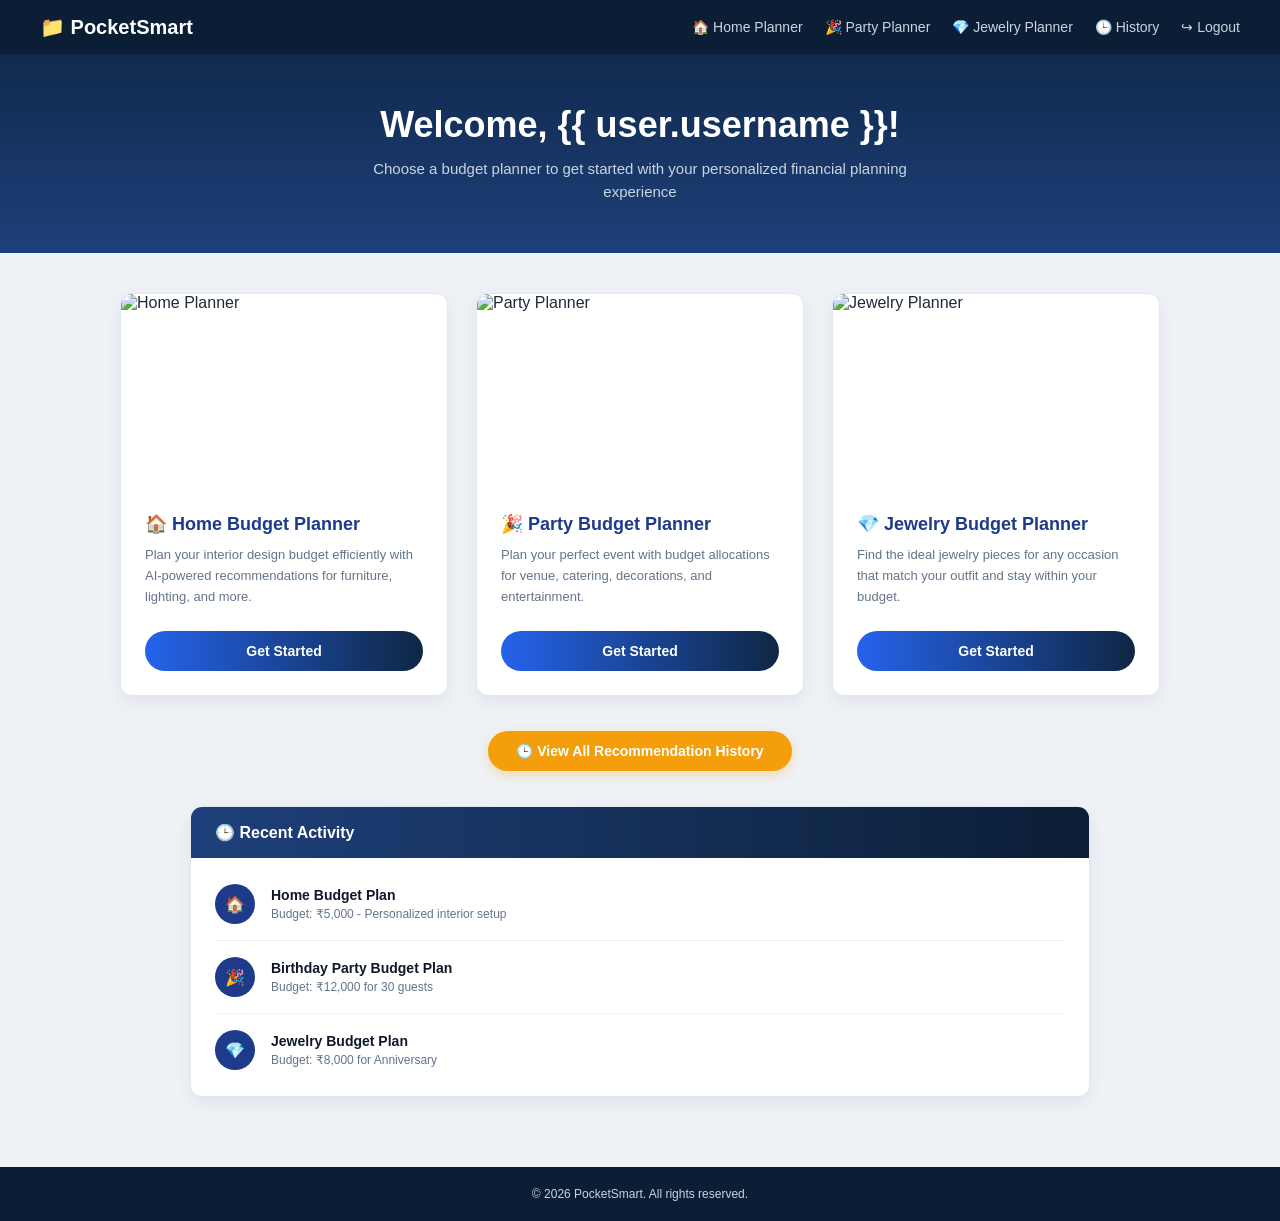
==== templates/dashboard.html @ 07633a68 "Initial commit for PocketSmart AI" ====
<!DOCTYPE html>
<html lang="en">
<head>
  <meta charset="UTF-8">
  <meta name="viewport" content="width=device-width, initial-scale=1.0">
  <title>Dashboard - PocketSmart</title>
  <style>
    * {
      box-sizing: border-box;
      margin: 0;
      padding: 0;
      font-family: -apple-system, BlinkMacSystemFont, "Segoe UI", Roboto, Helvetica, Arial, sans-serif;
    }

    body {
      background-color: #eef2f6;
      color: #1e293b;
      display: flex;
      flex-direction: column;
      min-height: 100vh;
    }

    .navbar {
      background: #0b1e36;
      padding: 15px 40px;
      display: flex;
      justify-content: space-between;
      align-items: center;
    }

    .navbar-brand {
      font-size: 20px;
      font-weight: 700;
      color: #ffffff;
      text-decoration: none;
      display: flex;
      align-items: center;
      gap: 8px;
    }

    .navbar-nav {
      display: flex;
      gap: 22px;
      align-items: center;
    }

    .navbar-nav a, .logout-btn {
      color: #cbd5e1;
      text-decoration: none;
      font-size: 14px;
      font-weight: 500;
      background: none;
      border: none;
      cursor: pointer;
      display: inline-flex;
      align-items: center;
      gap: 6px;
      transition: color 0.2s;
    }

    .navbar-nav a:hover, .logout-btn:hover {
      color: #ffffff;
    }

    .hero-banner {
      background: linear-gradient(180deg, #102a4e 0%, #1e407a 100%);
      color: #ffffff;
      text-align: center;
      padding: 50px 20px;
    }

    .hero-banner h1 {
      font-size: 36px;
      font-weight: 800;
      margin-bottom: 12px;
    }

    .hero-banner p {
      font-size: 15px;
      color: #cbd5e1;
      max-width: 600px;
      margin: 0 auto;
      line-height: 1.5;
    }

    .container {
      max-width: 1080px;
      margin: 40px auto;
      padding: 0 20px;
      flex: 1;
      width: 100%;
    }

    .planner-grid {
      display: grid;
      grid-template-columns: repeat(3, 1fr);
      gap: 28px;
    }

    .planner-card {
      background: #ffffff;
      border-radius: 12px;
      overflow: hidden;
      box-shadow: 0 6px 18px rgba(0, 0, 0, 0.06);
      display: flex;
      flex-direction: column;
      border: 1px solid #e2e8f0;
    }

    .planner-card img {
      width: 100%;
      height: 195px;
      object-fit: cover;
    }

    .planner-card-body {
      padding: 24px;
      flex: 1;
      display: flex;
      flex-direction: column;
      justify-content: space-between;
    }

    .planner-card h3 {
      font-size: 18px;
      font-weight: 700;
      color: #1e3a8a;
      margin-bottom: 10px;
      display: flex;
      align-items: center;
      gap: 8px;
    }

    .planner-card p {
      font-size: 13px;
      color: #64748b;
      line-height: 1.6;
      margin-bottom: 24px;
    }

    .btn-card {
      background: linear-gradient(90deg, #2563eb 0%, #0f2744 100%);
      color: #ffffff;
      text-align: center;
      padding: 12px;
      border-radius: 25px;
      text-decoration: none;
      font-weight: 600;
      font-size: 14px;
      display: block;
      transition: opacity 0.2s;
    }

    .btn-card:hover {
      opacity: 0.92;
    }

    .history-btn-wrap {
      text-align: center;
      margin: 35px 0;
    }

    .btn-orange-pill {
      background: #f59e0b;
      color: #ffffff;
      padding: 12px 28px;
      border-radius: 25px;
      text-decoration: none;
      font-weight: 600;
      font-size: 14px;
      display: inline-flex;
      align-items: center;
      gap: 8px;
      box-shadow: 0 4px 12px rgba(245, 158, 11, 0.3);
      transition: background 0.2s;
    }

    .btn-orange-pill:hover {
      background: #d97706;
    }

    .recent-box {
      background: #ffffff;
      border-radius: 12px;
      overflow: hidden;
      box-shadow: 0 6px 18px rgba(0, 0, 0, 0.06);
      border: 1px solid #e2e8f0;
      max-width: 900px;
      margin: 0 auto 30px;
    }

    .recent-header {
      background: linear-gradient(90deg, #1e407a 0%, #0b1e36 100%);
      color: #ffffff;
      padding: 16px 24px;
      font-size: 16px;
      font-weight: 700;
      display: flex;
      align-items: center;
      gap: 10px;
    }

    .recent-list {
      padding: 10px 24px;
    }

    .recent-item {
      display: flex;
      align-items: center;
      gap: 16px;
      padding: 16px 0;
      border-bottom: 1px solid #f1f5f9;
    }

    .recent-item:last-child {
      border-bottom: none;
    }

    .recent-icon {
      width: 40px;
      height: 40px;
      border-radius: 50%;
      background: #1e3a8a;
      color: #ffffff;
      display: flex;
      align-items: center;
      justify-content: center;
      font-size: 16px;
      flex-shrink: 0;
    }

    .recent-info h4 {
      font-size: 14px;
      font-weight: 700;
      color: #0f172a;
      margin-bottom: 4px;
    }

    .recent-info p {
      font-size: 12px;
      color: #64748b;
    }

    footer {
      background: #0b1e36;
      color: #cbd5e1;
      text-align: center;
      padding: 20px;
      font-size: 12px;
      margin-top: auto;
    }
  </style>
</head>
<body>

  <header class="navbar">
    <a href="/dashboard" class="navbar-brand">📁 PocketSmart</a>
    <div class="navbar-nav">
      <a href="/home-planner">🏠 Home Planner</a>
      <a href="/party-planner">🎉 Party Planner</a>
      <a href="/jewelry-planner">💎 Jewelry Planner</a>
      <a href="/history">🕒 History</a>
      <form action="/logout" method="post" style="display:inline;">
        <button type="submit" class="logout-btn">↪ Logout</button>
      </form>
    </div>
  </header>

  <section class="hero-banner">
    <h1>Welcome, {{ user.username }}!</h1>
    <p>Choose a budget planner to get started with your personalized financial planning experience</p>
  </section>

  <main class="container">
    <div class="planner-grid">
      <div class="planner-card">
        <img src="https://images.unsplash.com/photo-1618221195710-dd6b41faaea6?w=600" alt="Home Planner">
        <div class="planner-card-body">
          <div>
            <h3>🏠 Home Budget Planner</h3>
            <p>Plan your interior design budget efficiently with AI-powered recommendations for furniture, lighting, and more.</p>
          </div>
          <a href="/home-planner" class="btn-card">Get Started</a>
        </div>
      </div>

      <div class="planner-card">
        <img src="https://images.unsplash.com/photo-1513151233558-d860c5398176?w=600" alt="Party Planner">
        <div class="planner-card-body">
          <div>
            <h3>🎉 Party Budget Planner</h3>
            <p>Plan your perfect event with budget allocations for venue, catering, decorations, and entertainment.</p>
          </div>
          <a href="/party-planner" class="btn-card">Get Started</a>
        </div>
      </div>

      <div class="planner-card">
        <img src="https://images.unsplash.com/photo-1599643478518-a784e5dc4c8f?w=600" alt="Jewelry Planner">
        <div class="planner-card-body">
          <div>
            <h3>💎 Jewelry Budget Planner</h3>
            <p>Find the ideal jewelry pieces for any occasion that match your outfit and stay within your budget.</p>
          </div>
          <a href="/jewelry-planner" class="btn-card">Get Started</a>
        </div>
      </div>
    </div>

    <div class="history-btn-wrap">
      <a href="/history" class="btn-orange-pill">🕒 View All Recommendation History</a>
    </div>

    <div class="recent-box">
      <div class="recent-header">
        <span>🕒 Recent Activity</span>
      </div>
      <div class="recent-list" id="recent-activity-list">
        <div class="recent-item">
          <div class="recent-icon">🏠</div>
          <div class="recent-info">
            <h4>Home Budget Plan</h4>
            <p>Budget: ₹5,000 - Personalized interior setup</p>
          </div>
        </div>
        <div class="recent-item">
          <div class="recent-icon">🎉</div>
          <div class="recent-info">
            <h4>Birthday Party Budget Plan</h4>
            <p>Budget: ₹12,000 for 30 guests</p>
          </div>
        </div>
        <div class="recent-item">
          <div class="recent-icon">💎</div>
          <div class="recent-info">
            <h4>Jewelry Budget Plan</h4>
            <p>Budget: ₹8,000 for Anniversary</p>
          </div>
        </div>
      </div>
    </div>
  </main>

  <footer>
    &copy; 2026 PocketSmart. All rights reserved.
  </footer>

  <script>
    async function loadRecentActivity() {
      try {
        const res = await fetch('/recommendation-history');
        if (!res.ok) return;
        const data = await res.json();
        const list = document.getElementById('recent-activity-list');
        if (data.history && data.history.length > 0) {
          list.innerHTML = data.history.slice(0, 4).map(item => {
            const icon = item.type === 'home' ? '🏠' : (item.type === 'party' ? '🎉' : '💎');
            const title = item.type.charAt(0).toUpperCase() + item.type.slice(1) + ' Budget Plan';
            const budget = item.input && item.input.total_budget ? item.input.total_budget : '5000';
            const dateStr = new Date(item.timestamp).toLocaleDateString('en-US', { month: 'short', day: 'numeric', year: 'numeric' });
            return `
              <div class="recent-item">
                <div class="recent-icon">${icon}</div>
                <div class="recent-info">
                  <h4>${title}</h4>
                  <p>Budget: ₹${budget} - Created on ${dateStr}</p>
                </div>
              </div>
            `;
          }).join('');
        }
      } catch (e) {
        console.error(e);
      }
    }
    loadRecentActivity();
  </script>

</body>
</html>
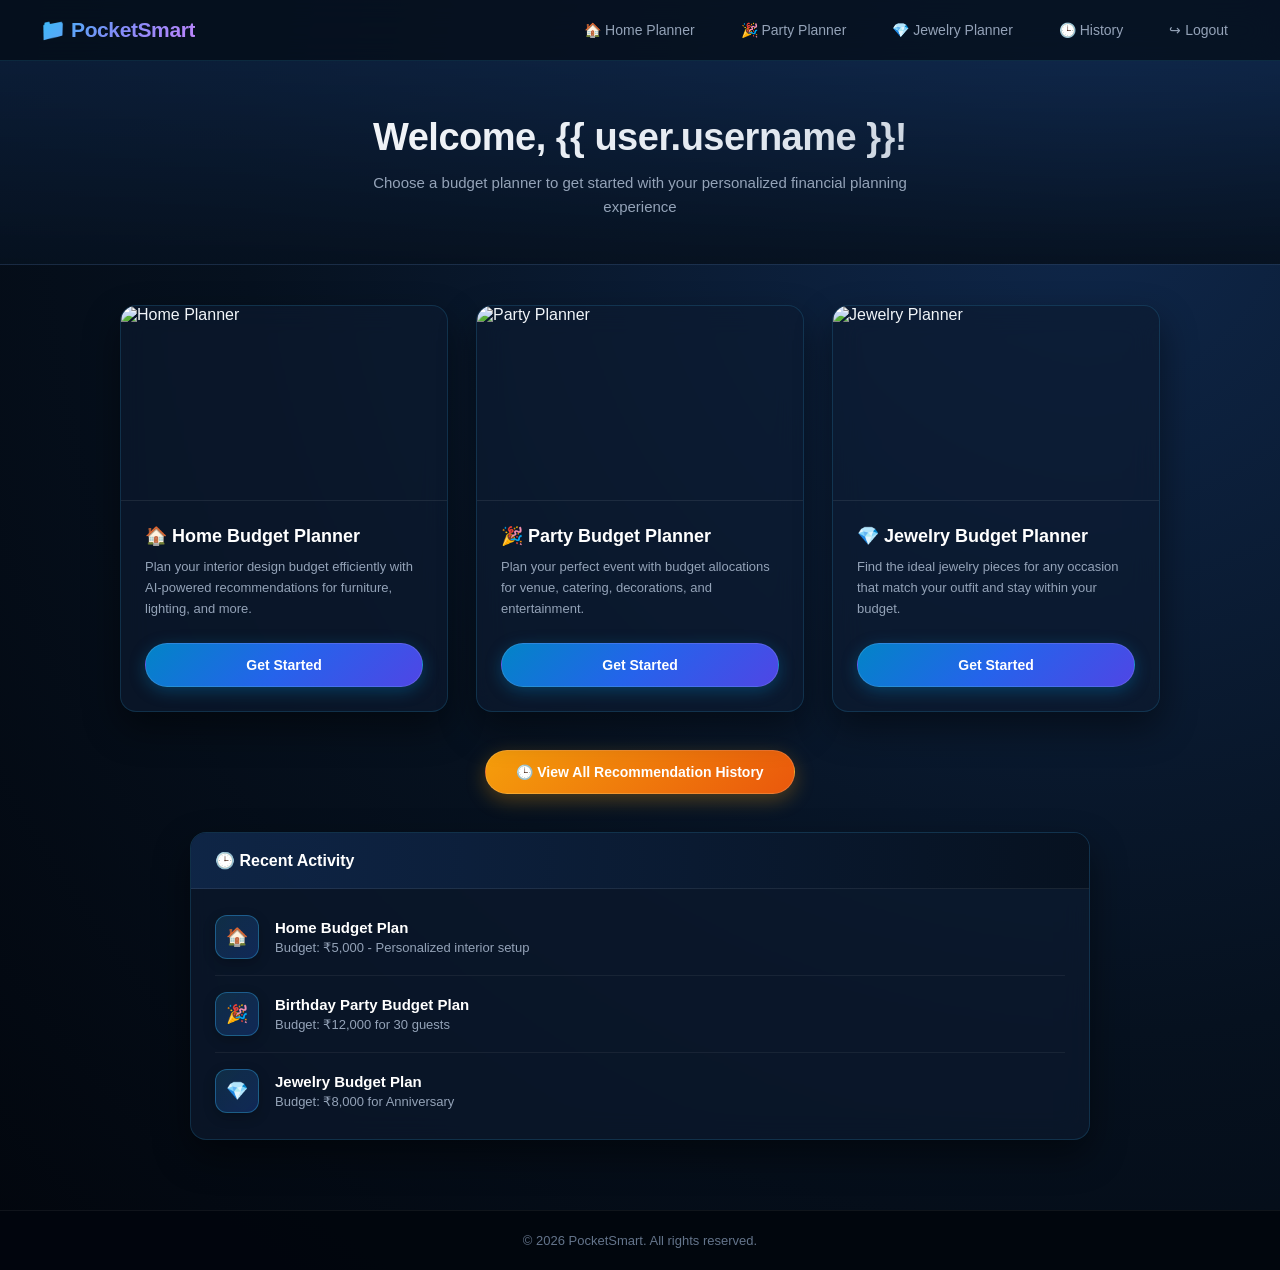
==== commit dc016fb5: "Update PocketSmart AI with ultra-premium styling and enhancements" ====
--- a/templates/dashboard.html
+++ b/templates/dashboard.html
@@ -13,29 +13,38 @@
     }
 
     body {
-      background-color: #eef2f6;
-      color: #1e293b;
+      background: radial-gradient(circle at 85% 15%, #0f274a 0%, #06111f 55%, #02060d 100%);
+      color: #f1f5f9;
       display: flex;
       flex-direction: column;
       min-height: 100vh;
     }
 
     .navbar {
-      background: #0b1e36;
-      padding: 15px 40px;
+      background: rgba(6, 17, 31, 0.85);
+      backdrop-filter: blur(16px);
+      -webkit-backdrop-filter: blur(16px);
+      padding: 16px 40px;
       display: flex;
       justify-content: space-between;
       align-items: center;
+      border-bottom: 1px solid rgba(56, 189, 248, 0.15);
+      position: sticky;
+      top: 0;
+      z-index: 100;
     }
 
     .navbar-brand {
-      font-size: 20px;
-      font-weight: 700;
-      color: #ffffff;
+      font-size: 21px;
+      font-weight: 800;
+      background: linear-gradient(135deg, #38bdf8 0%, #818cf8 50%, #c084fc 100%);
+      -webkit-background-clip: text;
+      -webkit-text-fill-color: transparent;
       text-decoration: none;
       display: flex;
       align-items: center;
-      gap: 8px;
+      gap: 10px;
+      letter-spacing: -0.4px;
     }
 
     .navbar-nav {
@@ -45,7 +54,7 @@
     }
 
     .navbar-nav a, .logout-btn {
-      color: #cbd5e1;
+      color: #94a3b8;
       text-decoration: none;
       font-size: 14px;
       font-weight: 500;
@@ -55,32 +64,41 @@
       display: inline-flex;
       align-items: center;
       gap: 6px;
-      transition: color 0.2s;
+      padding: 6px 12px;
+      border-radius: 8px;
+      transition: all 0.25s ease;
     }
 
     .navbar-nav a:hover, .logout-btn:hover {
-      color: #ffffff;
+      color: #38bdf8;
+      background: rgba(56, 189, 248, 0.08);
     }
 
     .hero-banner {
-      background: linear-gradient(180deg, #102a4e 0%, #1e407a 100%);
+      background: linear-gradient(180deg, rgba(15, 39, 74, 0.6) 0%, rgba(6, 17, 31, 0.95) 100%);
+      border-bottom: 1px solid rgba(255, 255, 255, 0.06);
       color: #ffffff;
       text-align: center;
-      padding: 50px 20px;
+      padding: 55px 20px 45px;
+      position: relative;
     }
 
     .hero-banner h1 {
-      font-size: 36px;
+      font-size: 38px;
       font-weight: 800;
       margin-bottom: 12px;
+      letter-spacing: -0.5px;
+      background: linear-gradient(135deg, #ffffff 0%, #e2e8f0 60%, #94a3b8 100%);
+      -webkit-background-clip: text;
+      -webkit-text-fill-color: transparent;
     }
 
     .hero-banner p {
       font-size: 15px;
-      color: #cbd5e1;
+      color: #94a3b8;
       max-width: 600px;
       margin: 0 auto;
-      line-height: 1.5;
+      line-height: 1.6;
     }
 
     .container {
@@ -98,19 +116,29 @@
     }
 
     .planner-card {
-      background: #ffffff;
-      border-radius: 12px;
+      background: rgba(13, 27, 49, 0.65);
+      backdrop-filter: blur(14px);
+      -webkit-backdrop-filter: blur(14px);
+      border-radius: 16px;
       overflow: hidden;
-      box-shadow: 0 6px 18px rgba(0, 0, 0, 0.06);
+      box-shadow: 0 16px 36px rgba(0, 0, 0, 0.45);
       display: flex;
       flex-direction: column;
-      border: 1px solid #e2e8f0;
+      border: 1px solid rgba(56, 189, 248, 0.16);
+      transition: all 0.3s cubic-bezier(0.4, 0, 0.2, 1);
+    }
+
+    .planner-card:hover {
+      transform: translateY(-5px);
+      border-color: rgba(56, 189, 248, 0.45);
+      box-shadow: 0 20px 42px rgba(14, 165, 233, 0.15), 0 10px 20px rgba(0, 0, 0, 0.4);
     }
 
     .planner-card img {
       width: 100%;
       height: 195px;
       object-fit: cover;
+      border-bottom: 1px solid rgba(255, 255, 255, 0.08);
     }
 
     .planner-card-body {
@@ -124,7 +152,7 @@
     .planner-card h3 {
       font-size: 18px;
       font-weight: 700;
-      color: #1e3a8a;
+      color: #ffffff;
       margin-bottom: 10px;
       display: flex;
       align-items: center;
@@ -133,66 +161,76 @@
 
     .planner-card p {
       font-size: 13px;
-      color: #64748b;
+      color: #94a3b8;
       line-height: 1.6;
       margin-bottom: 24px;
     }
 
     .btn-card {
-      background: linear-gradient(90deg, #2563eb 0%, #0f2744 100%);
+      background: linear-gradient(135deg, #0284c7 0%, #2563eb 50%, #4f46e5 100%);
       color: #ffffff;
       text-align: center;
-      padding: 12px;
+      padding: 13px;
       border-radius: 25px;
       text-decoration: none;
       font-weight: 600;
       font-size: 14px;
       display: block;
-      transition: opacity 0.2s;
+      box-shadow: 0 4px 16px rgba(2, 132, 199, 0.35);
+      border: 1px solid rgba(255, 255, 255, 0.12);
+      transition: all 0.25s ease;
     }
 
     .btn-card:hover {
-      opacity: 0.92;
+      box-shadow: 0 6px 22px rgba(37, 99, 235, 0.55);
+      transform: translateY(-1px);
+      filter: brightness(1.08);
     }
 
     .history-btn-wrap {
       text-align: center;
-      margin: 35px 0;
+      margin: 38px 0;
     }
 
     .btn-orange-pill {
-      background: #f59e0b;
-      color: #ffffff;
-      padding: 12px 28px;
-      border-radius: 25px;
+      background: linear-gradient(135deg, #f59e0b 0%, #ea580c 100%);
+      color: #ffffff;
+      padding: 13px 30px;
+      border-radius: 28px;
       text-decoration: none;
-      font-weight: 600;
+      font-weight: 700;
       font-size: 14px;
       display: inline-flex;
       align-items: center;
       gap: 8px;
-      box-shadow: 0 4px 12px rgba(245, 158, 11, 0.3);
-      transition: background 0.2s;
+      box-shadow: 0 6px 20px rgba(245, 158, 11, 0.3);
+      border: 1px solid rgba(255, 255, 255, 0.15);
+      transition: all 0.25s ease;
     }
 
     .btn-orange-pill:hover {
-      background: #d97706;
+      box-shadow: 0 8px 26px rgba(234, 88, 12, 0.45);
+      transform: translateY(-2px);
+      filter: brightness(1.08);
     }
 
     .recent-box {
-      background: #ffffff;
-      border-radius: 12px;
+      background: rgba(13, 27, 49, 0.65);
+      backdrop-filter: blur(14px);
+      -webkit-backdrop-filter: blur(14px);
+      border-radius: 16px;
       overflow: hidden;
-      box-shadow: 0 6px 18px rgba(0, 0, 0, 0.06);
-      border: 1px solid #e2e8f0;
+      box-shadow: 0 16px 36px rgba(0, 0, 0, 0.45);
+      border: 1px solid rgba(56, 189, 248, 0.16);
       max-width: 900px;
       margin: 0 auto 30px;
     }
 
     .recent-header {
-      background: linear-gradient(90deg, #1e407a 0%, #0b1e36 100%);
-      color: #ffffff;
-      padding: 16px 24px;
+      background: linear-gradient(90deg, rgba(15, 39, 74, 0.9) 0%, rgba(6, 17, 31, 0.9) 100%);
+      border-bottom: 1px solid rgba(255, 255, 255, 0.08);
+      color: #ffffff;
+      padding: 18px 24px;
       font-size: 16px;
       font-weight: 700;
       display: flex;
@@ -209,7 +247,7 @@
       align-items: center;
       gap: 16px;
       padding: 16px 0;
-      border-bottom: 1px solid #f1f5f9;
+      border-bottom: 1px solid rgba(255, 255, 255, 0.06);
     }
 
     .recent-item:last-child {
@@ -217,36 +255,39 @@
     }
 
     .recent-icon {
-      width: 40px;
-      height: 40px;
-      border-radius: 50%;
-      background: #1e3a8a;
-      color: #ffffff;
+      width: 44px;
+      height: 44px;
+      border-radius: 12px;
+      background: linear-gradient(135deg, rgba(56, 189, 248, 0.15) 0%, rgba(37, 99, 235, 0.25) 100%);
+      border: 1px solid rgba(56, 189, 248, 0.35);
+      color: #38bdf8;
       display: flex;
       align-items: center;
       justify-content: center;
-      font-size: 16px;
+      font-size: 18px;
       flex-shrink: 0;
+      box-shadow: 0 4px 12px rgba(0, 0, 0, 0.25);
     }
 
     .recent-info h4 {
-      font-size: 14px;
+      font-size: 15px;
       font-weight: 700;
-      color: #0f172a;
+      color: #ffffff;
       margin-bottom: 4px;
     }
 
     .recent-info p {
-      font-size: 12px;
+      font-size: 13px;
+      color: #94a3b8;
+    }
+
+    footer {
+      background: rgba(2, 6, 13, 0.95);
+      border-top: 1px solid rgba(255, 255, 255, 0.06);
       color: #64748b;
-    }
-
-    footer {
-      background: #0b1e36;
-      color: #cbd5e1;
       text-align: center;
-      padding: 20px;
-      font-size: 12px;
+      padding: 22px;
+      font-size: 13px;
       margin-top: auto;
     }
   </style>
